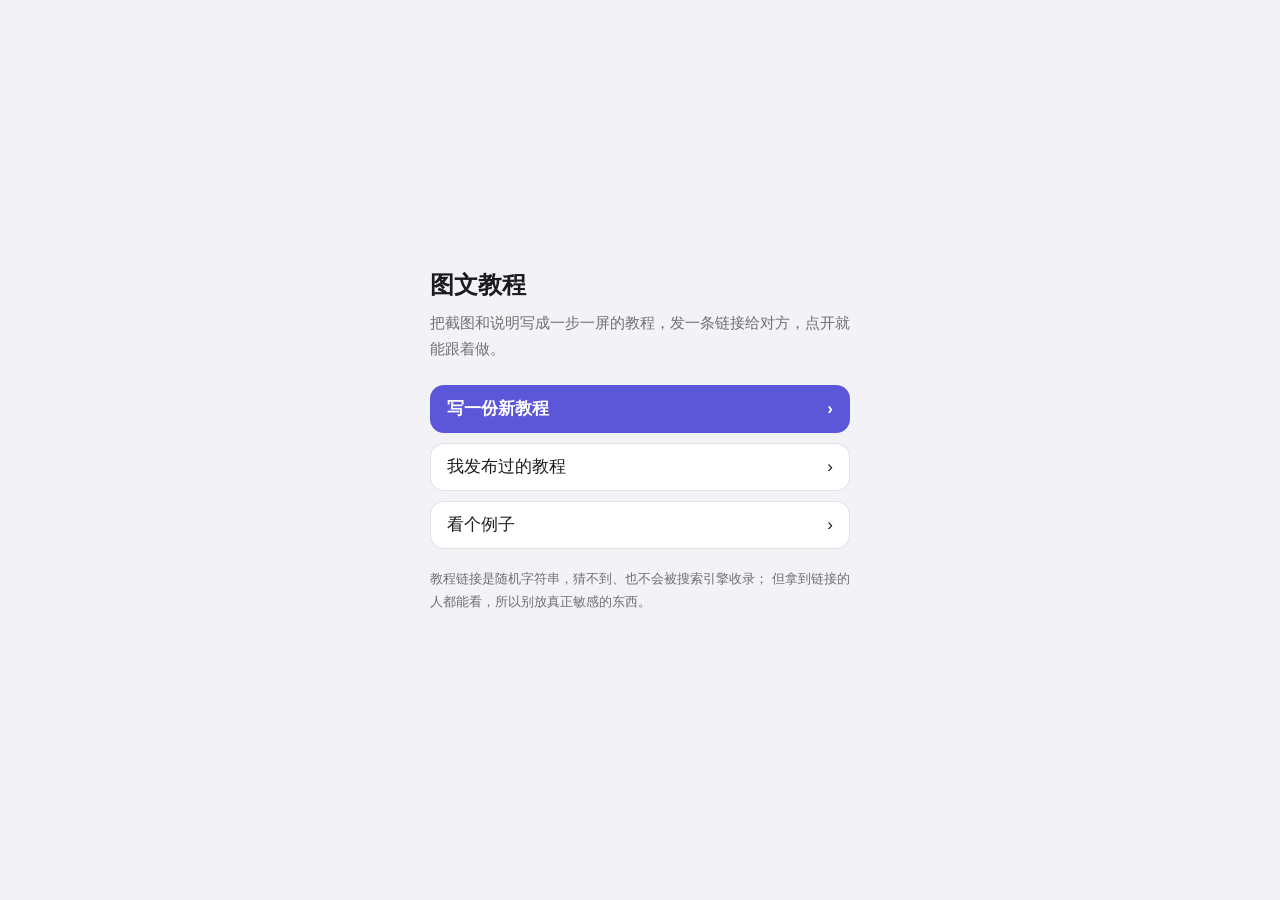
==== index.html @ a1364479 "docs: 根首页与 README（含 token 建法、四条已知限制） Co-Authored-By: Claude Opus 5 <noreply@anthropic.com>" ====
<!DOCTYPE html>
<html lang="zh-CN">
<head>
<meta charset="utf-8">
<meta name="viewport" content="width=device-width,initial-scale=1,viewport-fit=cover">
<meta name="robots" content="noindex,nofollow">
<meta name="theme-color" content="#F2F2F7" media="(prefers-color-scheme: light)">
<meta name="theme-color" content="#111114" media="(prefers-color-scheme: dark)">
<title>图文教程</title>
<link rel="stylesheet" href="assets/base.css">
<style>
  body{display:flex;flex-direction:column;justify-content:center;min-height:100dvh;padding:24px 18px}
  .wrap{max-width:420px;margin:0 auto;width:100%}
  h1{font-size:24px;margin:0 0 6px}
  p{color:var(--muted);font-size:15px;line-height:1.75;margin:0 0 22px}
  a.big{
    display:flex;align-items:center;justify-content:space-between;
    height:var(--tap);padding:0 16px;margin-bottom:10px;border-radius:14px;
    background:var(--card);border:1px solid var(--line);color:var(--ink);
    text-decoration:none;font-size:17px;
  }
  a.big.go{background:var(--brand);color:#fff;border-color:transparent;font-weight:600}
  .tip{font-size:13px;color:var(--muted);line-height:1.8;margin-top:18px}
</style>
</head>
<body>
<div class="wrap">
  <h1>图文教程</h1>
  <p>把截图和说明写成一步一屏的教程，发一条链接给对方，点开就能跟着做。</p>
  <a class="big go" href="w/">写一份新教程 <span>›</span></a>
  <a class="big" href="mine/">我发布过的教程 <span>›</span></a>
  <a class="big" href="t/demo/">看个例子 <span>›</span></a>
  <p class="tip">教程链接是随机字符串，猜不到、也不会被搜索引擎收录；
     但拿到链接的人都能看，所以别放真正敏感的东西。</p>
</div>
</body>
</html>
---- assets/base.css ----
/* 全站共用：配色变量（深浅两套）、字号底线、若干兜底规则
   —— 改这里，所有已发布的教程一起生效（阅读器只有一份的意义所在） */
:root{
  --bg:#F2F2F7;
  --card:#FFFFFF;
  --ink:#1C1C1E;        /* 正文 */
  --ink2:#3A3A3C;       /* 说明文字 */
  --muted:#6E6E73;      /* 次要标注：白底上 5.03:1，过 AA */
  --brand:#5B57D8;
  --line:rgba(60,60,67,.14);
  --shot-bg:#FFFFFF;    /* 截图垫底：深浅两套都是白，浅色截图贴深色背景会晃眼 */
  --radius:16px;
  --tap:48px;           /* 触摸目标下限，>= Apple HIG 的 44 */
}
@media (prefers-color-scheme:dark){
  :root:not([data-theme="light"]){
    --bg:#111114;
    --card:#1C1C20;
    --ink:#F2F2F5;
    --ink2:#D8D8DE;
    --muted:#9B9BA3;
    --brand:#8B87FF;
    --line:rgba(255,255,255,.14);
    --shot-bg:#FFFFFF;
  }
}
:root[data-theme="dark"]{
  --bg:#111114; --card:#1C1C20; --ink:#F2F2F5; --ink2:#D8D8DE;
  --muted:#9B9BA3; --brand:#8B87FF; --line:rgba(255,255,255,.14); --shot-bg:#FFFFFF;
}

*{box-sizing:border-box;-webkit-tap-highlight-color:transparent}
html,body{margin:0;padding:0}
body{
  background:var(--bg);
  color:var(--ink);
  font:16px/1.65 -apple-system,BlinkMacSystemFont,"PingFang SC","Microsoft YaHei",
       "Helvetica Neue",Arial,sans-serif;
  -webkit-text-size-adjust:100%;
}
img{display:block;max-width:100%}

/* 自己声明 display 的元素必须补这条，否则 hidden 属性会被盖掉（踩过） */
[hidden]{display:none !important}

button{font:inherit;color:inherit;border:0;background:none;touch-action:manipulation}
button:disabled{opacity:.35}

/* 触屏上 :hover 会粘住，只在真有指针的设备上给 hover */
@media (hover:hover){
  .tap:hover{background:rgba(120,120,130,.12)}
}
.tap:active{background:rgba(120,120,130,.18)}

.sr{position:absolute;width:1px;height:1px;overflow:hidden;clip:rect(0 0 0 0);white-space:nowrap}
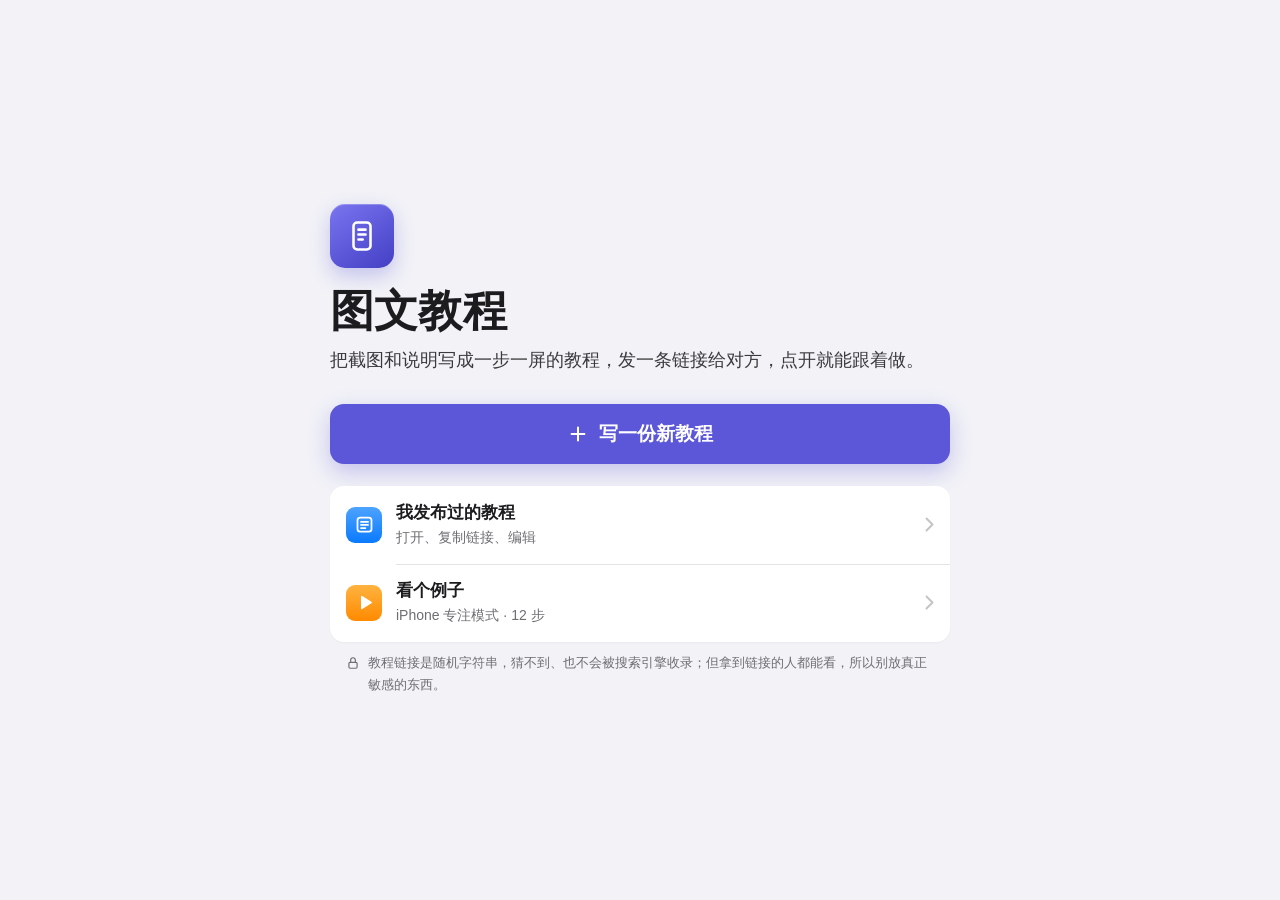
==== commit 5c558c87: "feat: 发布后去向、返回键、回到第一步、电脑两侧翻页、主页改版 - 发布成功：查看教程 / 我的教程 / 关弹窗都离开写作页（replace），教程库高亮刚发的那份 - 阅读页：左上返回键、底栏回" ====
--- a/index.html
+++ b/index.html
@@ -9,29 +9,124 @@
 <title>图文教程</title>
 <link rel="stylesheet" href="assets/base.css">
 <style>
-  body{display:flex;flex-direction:column;justify-content:center;min-height:100dvh;padding:24px 18px}
-  .wrap{max-width:420px;margin:0 auto;width:100%}
-  h1{font-size:24px;margin:0 0 6px}
-  p{color:var(--muted);font-size:15px;line-height:1.75;margin:0 0 22px}
-  a.big{
-    display:flex;align-items:center;justify-content:space-between;
-    height:var(--tap);padding:0 16px;margin-bottom:10px;border-radius:14px;
-    background:var(--card);border:1px solid var(--line);color:var(--ink);
-    text-decoration:none;font-size:17px;
+  /* 2026-09-26 改版：内容与结构沿用原版（标题/介绍/三个入口/隐私提示），只改两件事——
+     ① 按钮更醒目：主按钮做成实心大按钮，另两个入口带彩色图标和说明
+     ② 按 Apple 的排版：iOS 大标题 + 「设置」App 那种圆角分组列表（inset grouped），提示放在分组下当脚注 */
+  body{
+    display:flex;flex-direction:column;justify-content:center;min-height:100dvh;
+    padding:calc(28px + env(safe-area-inset-top)) 20px calc(28px + env(safe-area-inset-bottom));
   }
-  a.big.go{background:var(--brand);color:#fff;border-color:transparent;font-weight:600}
-  .tip{font-size:13px;color:var(--muted);line-height:1.8;margin-top:18px}
+  .wrap{max-width:520px;margin:0 auto;width:100%}
+
+  /* 大标题：iOS Large Title 是 34pt Bold；宽屏再放大一点 */
+  .app{
+    width:64px;height:64px;border-radius:15px;margin-bottom:18px;
+    display:grid;place-items:center;color:#fff;
+    background:linear-gradient(145deg,#7A76F0,var(--brand) 55%,#4540C4);
+    box-shadow:0 8px 20px rgba(91,87,216,.30), inset 0 1px 0 rgba(255,255,255,.25);
+  }
+  .app svg{width:34px;height:34px}
+  h1{margin:0 0 8px;font-size:clamp(34px,6vw,40px);line-height:1.15;font-weight:700;letter-spacing:.2px}
+  .lead{margin:0 0 28px;color:var(--ink2);font-size:17px;line-height:1.7}
+
+  /* 主按钮：Apple 的 prominent 按钮——实心、圆角、整行宽 */
+  .primary{
+    display:flex;align-items:center;justify-content:center;gap:10px;
+    height:56px;border-radius:14px;margin-bottom:22px;
+    background:var(--brand);color:#fff;text-decoration:none;
+    font-size:18px;font-weight:600;
+    box-shadow:0 8px 22px rgba(91,87,216,.30);
+    transition:transform .16s cubic-bezier(.34,1.56,.64,1), box-shadow .16s ease, filter .16s ease;
+  }
+  .primary svg{width:22px;height:22px}
+  .primary:active{transform:scale(.97);filter:brightness(.95)}
+  @media (hover:hover){ .primary:hover{box-shadow:0 12px 28px rgba(91,87,216,.40);filter:brightness(1.05)} }
+
+  /* 分组列表：跟 iOS「设置」一样——白底圆角卡、左侧彩色圆角图标、分隔线从文字处开始、右侧灰色箭头 */
+  .group{background:var(--card);border-radius:14px;overflow:hidden;
+    box-shadow:0 1px 2px rgba(0,0,0,.04)}
+  .row{
+    display:flex;align-items:center;gap:14px;min-height:72px;padding:12px 16px;
+    color:var(--ink);text-decoration:none;position:relative;
+    transition:background-color .15s ease;
+  }
+  .row + .row::before{content:"";position:absolute;top:0;right:0;left:66px;height:1px;background:var(--line)}
+  .row:active{background:rgba(120,120,130,.16)}
+  @media (hover:hover){ .row:hover{background:rgba(120,120,130,.08)} }
+  .ico{flex:0 0 auto;width:36px;height:36px;border-radius:9px;display:grid;place-items:center;color:#fff}
+  .ico svg{width:21px;height:21px}
+  .ico.blue{background:linear-gradient(180deg,#4DA3FF,#0A7AFF)}
+  .ico.orange{background:linear-gradient(180deg,#FFB340,#FF8A00)}
+  .txt{flex:1;min-width:0}
+  .txt b{display:block;font-size:17px;font-weight:600;line-height:1.35}
+  .txt span{display:block;margin-top:2px;font-size:14px;color:var(--muted);line-height:1.45}
+  .chev{flex:0 0 auto;width:9px;height:15px;color:rgba(60,60,67,.3)}
+  @media (prefers-color-scheme:dark){ :root:not([data-theme="light"]) .chev{color:rgba(235,235,245,.3)} }
+  :root[data-theme="dark"] .chev{color:rgba(235,235,245,.3)}
+
+  /* 分组脚注：iOS 表格分组下方的小字说明 */
+  .foot{display:flex;gap:8px;margin:10px 16px 0;font-size:13px;color:var(--muted);line-height:1.7}
+  .foot svg{flex:0 0 auto;width:14px;height:14px;margin-top:4px}
+
+  /* 电脑：栏宽和字号跟着放大一档，不让大屏上显得局促 */
+  @media (min-width:900px){
+    .wrap{max-width:620px}         /* 介绍那句 33 字 × 18px ≈ 594px：620 能一行放下，580 会剩「做。」孤字 */
+    h1{font-size:44px}
+    .lead{font-size:18px}
+    .primary{height:60px;font-size:19px}
+    .row{min-height:78px}
+  }
+  /* 矮屏（320×568 这类）：一屏放下全部内容，只压间距和图标，不换版式 */
+  @media (max-height:640px){
+    body{padding-top:calc(16px + env(safe-area-inset-top));padding-bottom:calc(16px + env(safe-area-inset-bottom))}
+    .app{width:52px;height:52px;border-radius:12px;margin-bottom:12px}
+    .app svg{width:28px;height:28px}
+    h1{font-size:30px;margin-bottom:6px}
+    .lead{font-size:16px;margin-bottom:18px}
+    .primary{margin-bottom:14px}
+    .row{min-height:64px;padding-top:9px;padding-bottom:9px}
+  }
+
+  @media (prefers-reduced-motion: reduce){ .primary,.row{transition:none} }
 </style>
 </head>
 <body>
 <div class="wrap">
+  <div class="app" aria-hidden="true">
+    <svg viewBox="0 0 24 24" fill="none" stroke="currentColor" stroke-width="1.8" stroke-linecap="round" stroke-linejoin="round">
+      <rect x="6" y="2.5" width="12" height="19" rx="2.6"/><path d="M9.5 7.5h5M9.5 11h5M9.5 14.5h3"/></svg>
+  </div>
   <h1>图文教程</h1>
-  <p>把截图和说明写成一步一屏的教程，发一条链接给对方，点开就能跟着做。</p>
-  <a class="big go" href="w/">写一份新教程 <span>›</span></a>
-  <a class="big" href="mine/">我发布过的教程 <span>›</span></a>
-  <a class="big" href="t/demo/">看个例子 <span>›</span></a>
-  <p class="tip">教程链接是随机字符串，猜不到、也不会被搜索引擎收录；
-     但拿到链接的人都能看，所以别放真正敏感的东西。</p>
+  <p class="lead">把截图和说明写成一步一屏的教程，发一条链接给对方，点开就能跟着做。</p>
+
+  <a class="primary" href="w/">
+    <svg viewBox="0 0 24 24" fill="none" stroke="currentColor" stroke-width="2.2" stroke-linecap="round"><path d="M12 5v14M5 12h14"/></svg>
+    写一份新教程
+  </a>
+
+  <nav class="group" aria-label="更多入口">
+    <a class="row" href="mine/">
+      <span class="ico blue" aria-hidden="true">
+        <svg viewBox="0 0 24 24" fill="none" stroke="currentColor" stroke-width="2" stroke-linecap="round" stroke-linejoin="round">
+          <rect x="4" y="4" width="16" height="16" rx="3"/><path d="M8 9h8M8 12.5h8M8 16h5"/></svg>
+      </span>
+      <span class="txt"><b>我发布过的教程</b><span>打开、复制链接、编辑</span></span>
+      <svg class="chev" viewBox="0 0 9 15" fill="none" stroke="currentColor" stroke-width="2" stroke-linecap="round" stroke-linejoin="round"><path d="M1.5 1.5l6 6-6 6"/></svg>
+    </a>
+    <a class="row" href="t/qhftq5kz/">
+      <span class="ico orange" aria-hidden="true">
+        <svg viewBox="0 0 24 24" fill="currentColor"><path d="M8 5.5v13a1 1 0 0 0 1.5.86l10.4-6.5a1 1 0 0 0 0-1.72L9.5 4.64A1 1 0 0 0 8 5.5z"/></svg>
+      </span>
+      <span class="txt"><b>看个例子</b><span>iPhone 专注模式 · 12 步</span></span>
+      <svg class="chev" viewBox="0 0 9 15" fill="none" stroke="currentColor" stroke-width="2" stroke-linecap="round" stroke-linejoin="round"><path d="M1.5 1.5l6 6-6 6"/></svg>
+    </a>
+  </nav>
+
+  <p class="foot">
+    <svg viewBox="0 0 24 24" fill="none" stroke="currentColor" stroke-width="2" stroke-linecap="round" stroke-linejoin="round" aria-hidden="true">
+      <rect x="5" y="11" width="14" height="10" rx="2"/><path d="M8 11V7a4 4 0 0 1 8 0v4"/></svg>
+    <span>教程链接是随机字符串，猜不到、也不会被搜索引擎收录；但拿到链接的人都能看，所以别放真正敏感的东西。</span>
+  </p>
 </div>
 </body>
 </html>
--- a/assets/base.css
+++ b/assets/base.css
@@ -9,6 +9,9 @@
   --brand:#5B57D8;
   --line:rgba(60,60,67,.14);
   --shot-bg:#FFFFFF;    /* 截图垫底：深浅两套都是白，浅色截图贴深色背景会晃眼 */
+  /* 顶/底栏的半透明底色。.72 是权衡出来的：再透文字对比度就掉了，再实就看不出材质 */
+  --bar:rgba(242,242,247,.72);
+  --pill:rgba(91,87,216,.10);   /* 顶栏胶囊底色，跟 --brand 同色系但压得很淡 */
   --radius:16px;
   --tap:48px;           /* 触摸目标下限，>= Apple HIG 的 44 */
 }
@@ -22,11 +25,15 @@
     --brand:#8B87FF;
     --line:rgba(255,255,255,.14);
     --shot-bg:#FFFFFF;
+    --bar:rgba(17,17,20,.72);
+    --pill:rgba(139,135,255,.16);   /* 深色底上要稍重一点才看得见 */
   }
 }
 :root[data-theme="dark"]{
   --bg:#111114; --card:#1C1C20; --ink:#F2F2F5; --ink2:#D8D8DE;
   --muted:#9B9BA3; --brand:#8B87FF; --line:rgba(255,255,255,.14); --shot-bg:#FFFFFF;
+  --bar:rgba(17,17,20,.72);
+  --pill:rgba(139,135,255,.16);
 }
 
 *{box-sizing:border-box;-webkit-tap-highlight-color:transparent}
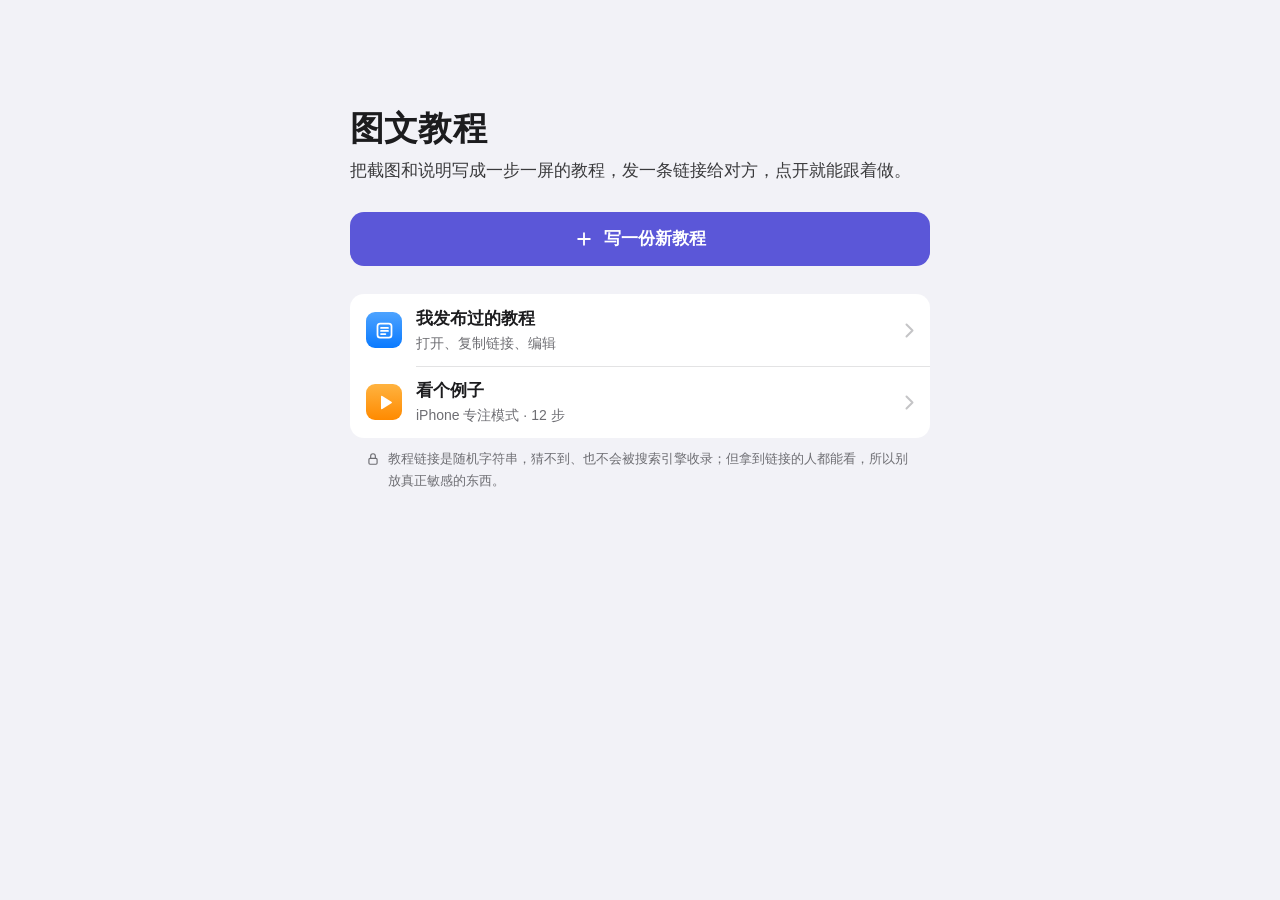
==== commit f8f1d7f0: "fix: 主页按 HIG 原文返工 + 看图查看器照 iPhone「照片」 - 主页：内容贴顶部排（HIG Layout）、去掉应用图标和按钮光晕、Large Title 34/41 - 查看器：背景" ====
--- a/index.html
+++ b/index.html
@@ -11,40 +11,37 @@
 <style>
   /* 2026-09-26 改版：内容与结构沿用原版（标题/介绍/三个入口/隐私提示），只改两件事——
      ① 按钮更醒目：主按钮做成实心大按钮，另两个入口带彩色图标和说明
-     ② 按 Apple 的排版：iOS 大标题 + 「设置」App 那种圆角分组列表（inset grouped），提示放在分组下当脚注 */
+     ② 按 Apple HIG 排版（原文查过，出处见各段注释）
+
+     HIG · Layout：「把最重要的内容放在靠顶部、靠起始边的位置」→ 内容从顶部往下排，**不上下居中**
+     （上一版居中过，用户让我去查 HIG 才发现是错的）；大屏上整栏水平居中 */
   body{
-    display:flex;flex-direction:column;justify-content:center;min-height:100dvh;
-    padding:calc(28px + env(safe-area-inset-top)) 20px calc(28px + env(safe-area-inset-bottom));
+    min-height:100dvh;
+    padding:calc(44px + env(safe-area-inset-top)) 20px calc(28px + env(safe-area-inset-bottom));
   }
   .wrap{max-width:520px;margin:0 auto;width:100%}
 
-  /* 大标题：iOS Large Title 是 34pt Bold；宽屏再放大一点 */
-  .app{
-    width:64px;height:64px;border-radius:15px;margin-bottom:18px;
-    display:grid;place-items:center;color:#fff;
-    background:linear-gradient(145deg,#7A76F0,var(--brand) 55%,#4540C4);
-    box-shadow:0 8px 20px rgba(91,87,216,.30), inset 0 1px 0 rgba(255,255,255,.25);
-  }
-  .app svg{width:34px;height:34px}
-  h1{margin:0 0 8px;font-size:clamp(34px,6vw,40px);line-height:1.15;font-weight:700;letter-spacing:.2px}
-  .lead{margin:0 0 28px;color:var(--ink2);font-size:17px;line-height:1.7}
+  /* HIG · Typography：iOS 默认档 Large Title = 34pt / 行高 41pt，粗体；Body = 17pt。
+     （上一版标题上方放过一个"应用图标"——iOS 自己的 App 首页不会这么放，是我加的，已去掉） */
+  h1{margin:0 0 8px;font-size:34px;line-height:41px;font-weight:700;letter-spacing:.2px}
+  .lead{margin:0 0 28px;color:var(--ink2);font-size:17px;line-height:1.6}
 
-  /* 主按钮：Apple 的 prominent 按钮——实心、圆角、整行宽 */
+  /* HIG · Buttons：「最可能的操作用醒目样式（强调色填充背景），一个视图里保持一到两个」
+     「主操作优先用横跨屏幕宽度的按钮」。醒目靠填充色，不靠阴影（上一版的紫色光晕是我加的装饰，已去掉） */
   .primary{
     display:flex;align-items:center;justify-content:center;gap:10px;
-    height:56px;border-radius:14px;margin-bottom:22px;
+    height:54px;border-radius:14px;margin-bottom:28px;
     background:var(--brand);color:#fff;text-decoration:none;
-    font-size:18px;font-weight:600;
-    box-shadow:0 8px 22px rgba(91,87,216,.30);
-    transition:transform .16s cubic-bezier(.34,1.56,.64,1), box-shadow .16s ease, filter .16s ease;
+    font-size:17px;font-weight:600;
+    transition:transform .16s cubic-bezier(.34,1.56,.64,1), filter .16s ease;
   }
-  .primary svg{width:22px;height:22px}
-  .primary:active{transform:scale(.97);filter:brightness(.95)}
-  @media (hover:hover){ .primary:hover{box-shadow:0 12px 28px rgba(91,87,216,.40);filter:brightness(1.05)} }
+  .primary svg{width:20px;height:20px}
+  .primary:active{transform:scale(.97);filter:brightness(.92)}
+  @media (hover:hover){ .primary:hover{filter:brightness(1.06)} }
 
-  /* 分组列表：跟 iOS「设置」一样——白底圆角卡、左侧彩色圆角图标、分隔线从文字处开始、右侧灰色箭头 */
-  .group{background:var(--card);border-radius:14px;overflow:hidden;
-    box-shadow:0 1px 2px rgba(0,0,0,.04)}
+  /* HIG · Lists and tables：「iOS 的 grouped 样式用页眉、页脚和额外间距来分隔各组数据」
+     「行首放一张小图，后面跟一句简短说明」「能钻进下一层的行用 disclosure indicator（右侧 ›）」 */
+  .group{background:var(--card);border-radius:14px;overflow:hidden}
   .row{
     display:flex;align-items:center;gap:14px;min-height:72px;padding:12px 16px;
     color:var(--ink);text-decoration:none;position:relative;
@@ -68,23 +65,18 @@
   .foot{display:flex;gap:8px;margin:10px 16px 0;font-size:13px;color:var(--muted);line-height:1.7}
   .foot svg{flex:0 0 auto;width:14px;height:14px;margin-top:4px}
 
-  /* 电脑：栏宽和字号跟着放大一档，不让大屏上显得局促 */
+  /* 电脑：整栏水平居中（HIG：很大的尺寸下"让内容保持水平居中"），顶部留白多一点 */
   @media (min-width:900px){
-    .wrap{max-width:620px}         /* 介绍那句 33 字 × 18px ≈ 594px：620 能一行放下，580 会剩「做。」孤字 */
-    h1{font-size:44px}
-    .lead{font-size:18px}
-    .primary{height:60px;font-size:19px}
-    .row{min-height:78px}
+    body{padding-top:calc(12vh + env(safe-area-inset-top))}
+    .wrap{max-width:580px}          /* 介绍那句 33 字 × 17px ≈ 561px：560 会剩「做。」孤字 */
   }
-  /* 矮屏（320×568 这类）：一屏放下全部内容，只压间距和图标，不换版式 */
+  /* 320 宽：一行只放得下 16 个 17px 的字，33 字的介绍会剩一个「做。」掉到第三行；16px 一行 17 字，正好两行 */
+  @media (max-width:360px){ .lead{font-size:16px} }
+  /* 矮屏（320×568 这类）：一屏放下全部内容，只压间距，不换版式 */
   @media (max-height:640px){
-    body{padding-top:calc(16px + env(safe-area-inset-top));padding-bottom:calc(16px + env(safe-area-inset-bottom))}
-    .app{width:52px;height:52px;border-radius:12px;margin-bottom:12px}
-    .app svg{width:28px;height:28px}
-    h1{font-size:30px;margin-bottom:6px}
-    .lead{font-size:16px;margin-bottom:18px}
-    .primary{margin-bottom:14px}
-    .row{min-height:64px;padding-top:9px;padding-bottom:9px}
+    body{padding-top:calc(24px + env(safe-area-inset-top));padding-bottom:calc(16px + env(safe-area-inset-bottom))}
+    .lead{margin-bottom:20px}
+    .primary{margin-bottom:20px}
   }
 
   @media (prefers-reduced-motion: reduce){ .primary,.row{transition:none} }
@@ -92,10 +84,6 @@
 </head>
 <body>
 <div class="wrap">
-  <div class="app" aria-hidden="true">
-    <svg viewBox="0 0 24 24" fill="none" stroke="currentColor" stroke-width="1.8" stroke-linecap="round" stroke-linejoin="round">
-      <rect x="6" y="2.5" width="12" height="19" rx="2.6"/><path d="M9.5 7.5h5M9.5 11h5M9.5 14.5h3"/></svg>
-  </div>
   <h1>图文教程</h1>
   <p class="lead">把截图和说明写成一步一屏的教程，发一条链接给对方，点开就能跟着做。</p>
 
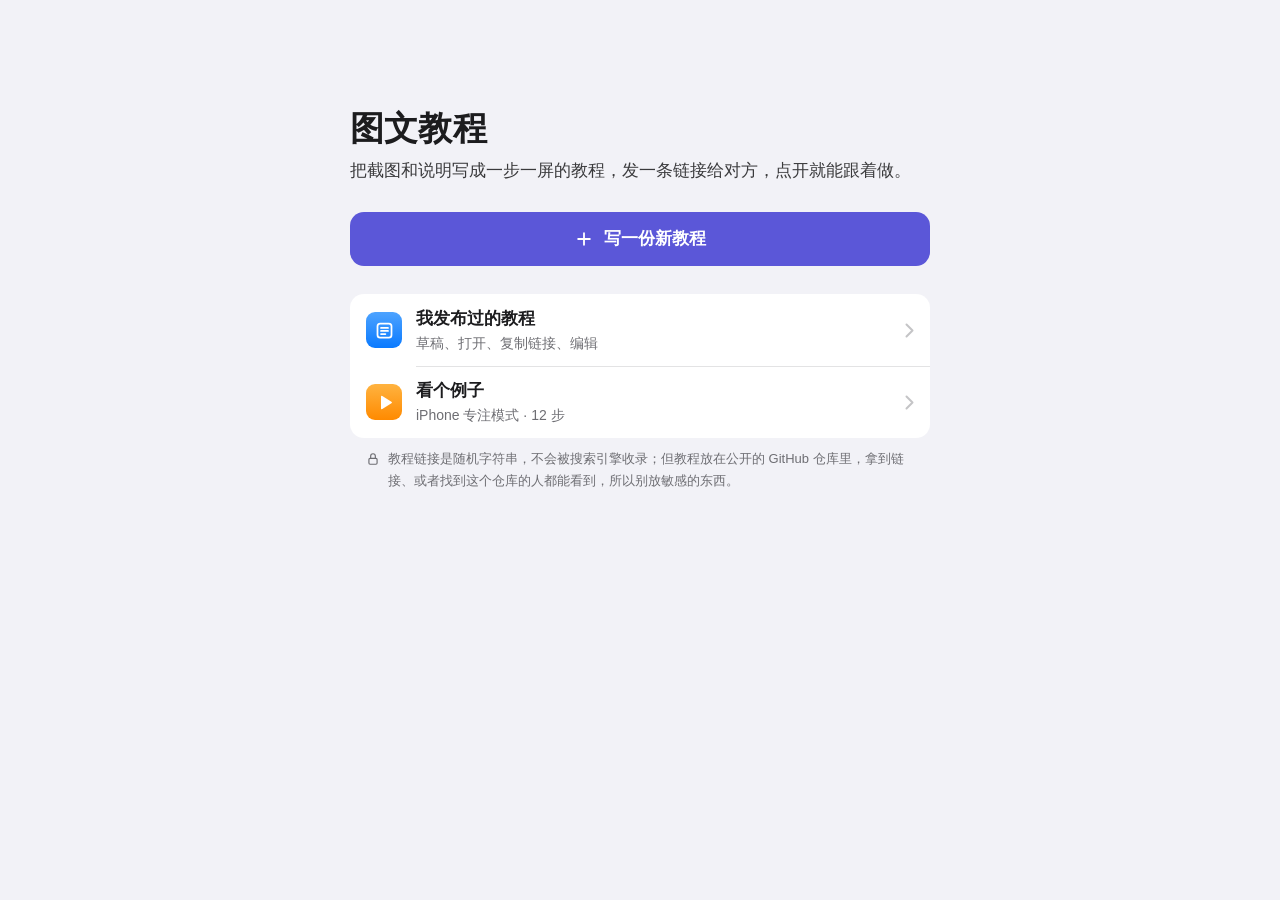
==== commit 31aec2c9: "fix: /sc 深审（2026-10-09）全部问题 + 建议全采纳 草稿：按份分开存（new:<码> / edit:<编号>），编辑别的教程不再覆盖没发完的草稿； 离开时默认留着、删掉要二次确认；" ====
--- a/index.html
+++ b/index.html
@@ -31,7 +31,7 @@
   .primary{
     display:flex;align-items:center;justify-content:center;gap:10px;
     height:54px;border-radius:14px;margin-bottom:28px;
-    background:var(--brand);color:#fff;text-decoration:none;
+    background:var(--brand-fill);color:#fff;text-decoration:none;
     font-size:17px;font-weight:600;
     transition:transform .16s cubic-bezier(.34,1.56,.64,1), filter .16s ease;
   }
@@ -98,7 +98,7 @@
         <svg viewBox="0 0 24 24" fill="none" stroke="currentColor" stroke-width="2" stroke-linecap="round" stroke-linejoin="round">
           <rect x="4" y="4" width="16" height="16" rx="3"/><path d="M8 9h8M8 12.5h8M8 16h5"/></svg>
       </span>
-      <span class="txt"><b>我发布过的教程</b><span>打开、复制链接、编辑</span></span>
+      <span class="txt"><b>我发布过的教程</b><span>草稿、打开、复制链接、编辑</span></span>
       <svg class="chev" viewBox="0 0 9 15" fill="none" stroke="currentColor" stroke-width="2" stroke-linecap="round" stroke-linejoin="round"><path d="M1.5 1.5l6 6-6 6"/></svg>
     </a>
     <a class="row" href="t/qhftq5kz/">
@@ -113,7 +113,7 @@
   <p class="foot">
     <svg viewBox="0 0 24 24" fill="none" stroke="currentColor" stroke-width="2" stroke-linecap="round" stroke-linejoin="round" aria-hidden="true">
       <rect x="5" y="11" width="14" height="10" rx="2"/><path d="M8 11V7a4 4 0 0 1 8 0v4"/></svg>
-    <span>教程链接是随机字符串，猜不到、也不会被搜索引擎收录；但拿到链接的人都能看，所以别放真正敏感的东西。</span>
+    <span>教程链接是随机字符串，不会被搜索引擎收录；但教程放在公开的 GitHub 仓库里，拿到链接、或者找到这个仓库的人都能看到，所以别放敏感的东西。</span>
   </p>
 </div>
 </body>
--- a/assets/base.css
+++ b/assets/base.css
@@ -12,6 +12,10 @@
   /* 顶/底栏的半透明底色。.72 是权衡出来的：再透文字对比度就掉了，再实就看不出材质 */
   --bar:rgba(242,242,247,.72);
   --pill:rgba(91,87,216,.10);   /* 顶栏胶囊底色，跟 --brand 同色系但压得很淡 */
+  /* 白字压在上面的实心底（按钮、序号徽章）。浅色跟 --brand 一样；深色要换深一档，
+     因为深色的 --brand（#8B87FF）上白字只有 3.0:1（审查 P2-9）。#5E5CE6 是 iOS 深色 indigo，白字 5.06:1 */
+  --brand-fill:#5B57D8;
+  --danger:#c1121f;             /* 红色文字（错误说明、删除）：白底 5.9:1 */
   --radius:16px;
   --tap:48px;           /* 触摸目标下限，>= Apple HIG 的 44 */
 }
@@ -27,6 +31,8 @@
     --shot-bg:#FFFFFF;
     --bar:rgba(17,17,20,.72);
     --pill:rgba(139,135,255,.16);   /* 深色底上要稍重一点才看得见 */
+    --brand-fill:#5E5CE6;
+    --danger:#ff8a80;               /* 深色卡片上 7.4:1；原来的 #c1121f 只有 2.7:1，错误说明几乎看不清 */
   }
 }
 :root[data-theme="dark"]{
@@ -34,6 +40,7 @@
   --muted:#9B9BA3; --brand:#8B87FF; --line:rgba(255,255,255,.14); --shot-bg:#FFFFFF;
   --bar:rgba(17,17,20,.72);
   --pill:rgba(139,135,255,.16);
+  --brand-fill:#5E5CE6; --danger:#ff8a80;
 }
 
 *{box-sizing:border-box;-webkit-tap-highlight-color:transparent}
